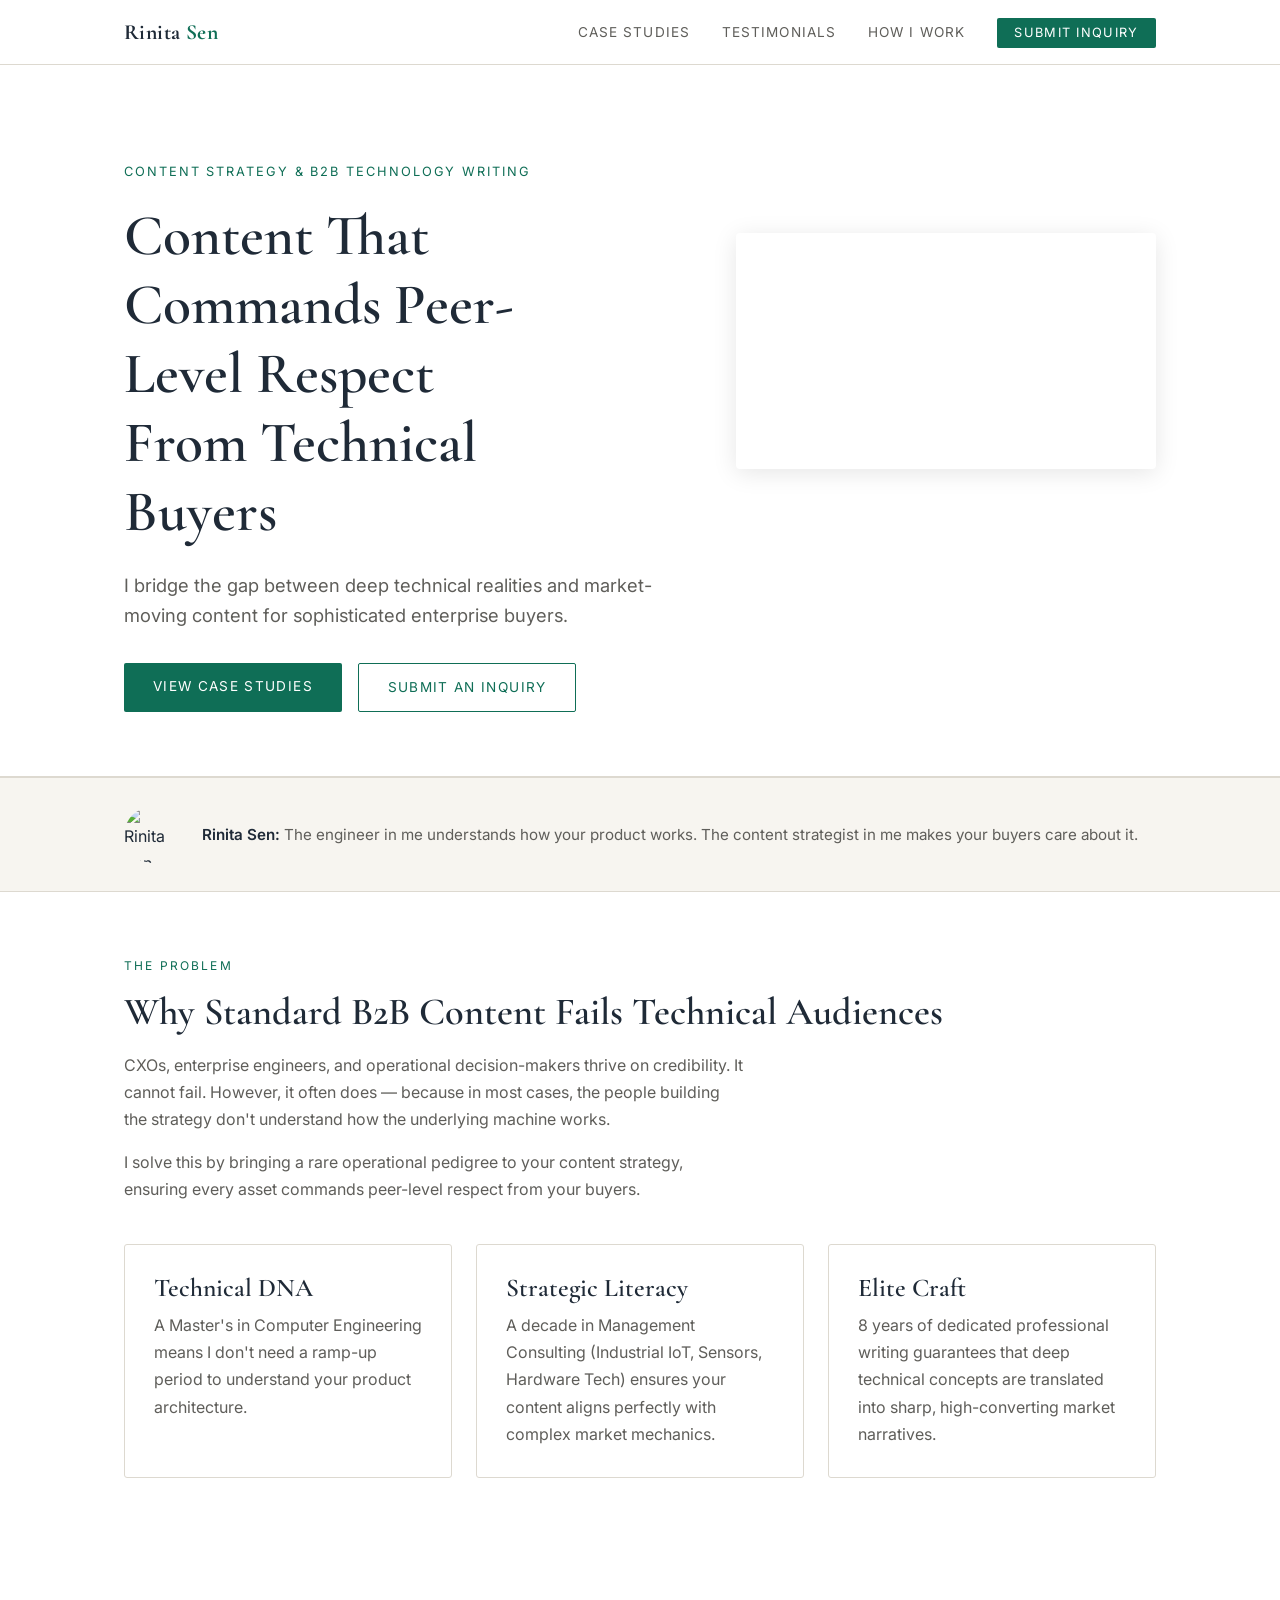
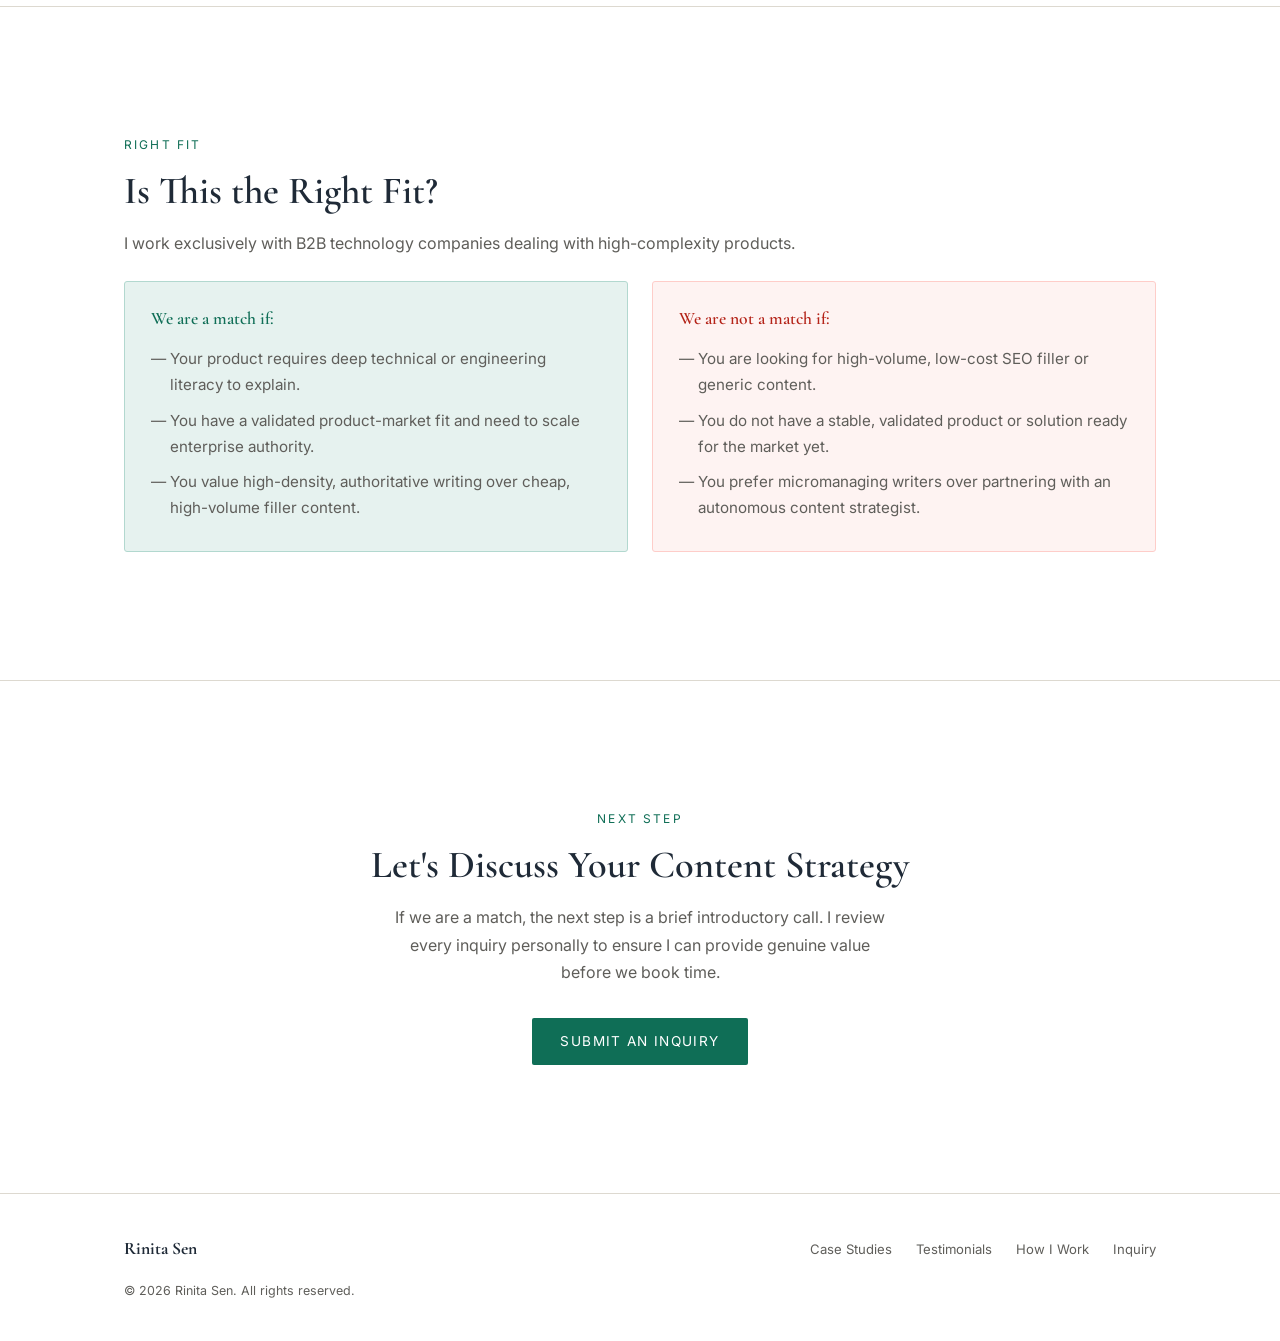
==== index.html @ b6198958 "Add files via upload" ====
<!DOCTYPE html>
<html lang="en">
<head>
  <meta charset="UTF-8" />
  <meta name="viewport" content="width=device-width, initial-scale=1.0" />
  <title>Rinita Sen — Content Strategist | B2B Technology</title>
  <meta name="description" content="Content strategy and high-quality writing for complex B2B technology companies. I bridge the gap between deep technical realities and market-moving content." />
  <link rel="preconnect" href="https://fonts.googleapis.com" />
  <link rel="preconnect" href="https://fonts.gstatic.com" crossorigin />
  <link href="https://fonts.googleapis.com/css2?family=Cormorant+Garamond:wght@400;600;700&family=Inter:wght@400;500;600&display=swap" rel="stylesheet" />
  <link rel="stylesheet" href="style.css" />
</head>
<body>

<nav>
  <div class="nav-inner">
    <a href="index.html" class="nav-logo">Rinita <span>Sen</span></a>
    <button class="nav-toggle" aria-label="Menu" onclick="document.querySelector('.nav-links').classList.toggle('open')">
      <span></span><span></span><span></span>
    </button>
    <ul class="nav-links">
      <li><a href="case-studies.html">Case Studies</a></li>
      <li><a href="testimonials.html">Testimonials</a></li>
      <li><a href="how-i-work.html">How I Work</a></li>
      <li><a href="inquiry.html" class="nav-cta">Submit Inquiry</a></li>
    </ul>
  </div>
</nav>

<main>
  <!-- HERO -->
  <section class="hero">
    <div class="wrap">
      <div class="hero-grid">
        <div class="hero-text">
          <p class="hero-eyebrow">Content Strategy &amp; B2B Technology Writing</p>
          <h1>Content That Commands Peer-Level Respect From Technical Buyers</h1>
          <div class="hero-sub">
            <p>I bridge the gap between deep technical realities and market-moving content for sophisticated enterprise buyers.</p>
          </div>
          <div class="hero-actions">
            <a href="case-studies.html" class="btn btn-primary">View Case Studies</a>
            <a href="inquiry.html" class="btn btn-outline">Submit an Inquiry</a>
          </div>
        </div>
        <div class="hero-photo">
          <div class="video-wrap">
            <iframe width="100%" height="100%" src="https://www.youtube.com/embed/grFDyhrxGQQ" title="Rinita Sen — B2B Content Strategist" frameborder="0" allow="accelerometer; autoplay; clipboard-write; encrypted-media; gyroscope; picture-in-picture" allowfullscreen></iframe>
          </div>
        </div>
      </div>
    </div>
  </section>

  <!-- ABOUT STRIP -->
  <section class="about-strip">
    <div class="wrap">
      <div class="about-inner">
        <img src="https://raw.githubusercontent.com/rinitasen/rinitasen.github.io/main/profile.JPG" alt="Rinita Sen" class="about-photo" />
        <p class="about-line"><strong>Rinita Sen:</strong> The engineer in me understands how your product works. The content strategist in me makes your buyers care about it.</p>
      </div>
    </div>
  </section>

  <!-- WHY STANDARD CONTENT FAILS -->
  <section>
    <div class="wrap">
      <span class="section-label">The Problem</span>
      <h2>Why Standard B2B Content Fails Technical Audiences</h2>
      <p style="max-width:62ch;">CXOs, enterprise engineers, and operational decision-makers thrive on credibility. It cannot fail. However, it often does — because in most cases, the people building the strategy don't understand how the underlying machine works.</p>
      <p style="max-width:62ch; margin-top:.5rem;">I solve this by bringing a rare operational pedigree to your content strategy, ensuring every asset commands peer-level respect from your buyers.</p>

      <div class="card-grid" style="margin-top:2.5rem;">
        <div class="card">
          <h3>Technical DNA</h3>
          <p>A Master's in Computer Engineering means I don't need a ramp-up period to understand your product architecture.</p>
        </div>
        <div class="card">
          <h3>Strategic Literacy</h3>
          <p>A decade in Management Consulting (Industrial IoT, Sensors, Hardware Tech) ensures your content aligns perfectly with complex market mechanics.</p>
        </div>
        <div class="card">
          <h3>Elite Craft</h3>
          <p>8 years of dedicated professional writing guarantees that deep technical concepts are translated into sharp, high-converting market narratives.</p>
        </div>
      </div>
    </div>
  </section>

  <hr class="rule" />

  <!-- RIGHT FIT -->
  <section>
    <div class="wrap">
      <span class="section-label">Right Fit</span>
      <h2>Is This the Right Fit?</h2>
      <p>I work exclusively with B2B technology companies dealing with high-complexity products.</p>

      <div class="match-grid">
        <div class="match-box match-yes">
          <h4>We are a match if:</h4>
          <ul>
            <li>Your product requires deep technical or engineering literacy to explain.</li>
            <li>You have a validated product-market fit and need to scale enterprise authority.</li>
            <li>You value high-density, authoritative writing over cheap, high-volume filler content.</li>
          </ul>
        </div>
        <div class="match-box match-no">
          <h4>We are not a match if:</h4>
          <ul>
            <li>You are looking for high-volume, low-cost SEO filler or generic content.</li>
            <li>You do not have a stable, validated product or solution ready for the market yet.</li>
            <li>You prefer micromanaging writers over partnering with an autonomous content strategist.</li>
          </ul>
        </div>
      </div>
    </div>
  </section>

  <hr class="rule" />

  <!-- CTA -->
  <section style="text-align:center; padding-bottom: 4rem;">
    <div class="wrap">
      <span class="section-label">Next Step</span>
      <h2>Let's Discuss Your Content Strategy</h2>
      <p style="max-width:50ch; margin: 0 auto 2rem;">If we are a match, the next step is a brief introductory call. I review every inquiry personally to ensure I can provide genuine value before we book time.</p>
      <a href="inquiry.html" class="btn btn-primary">Submit an Inquiry</a>
    </div>
  </section>
</main>

<footer>
  <div class="footer-inner">
    <span class="footer-name">Rinita Sen</span>
    <div class="footer-links">
      <a href="case-studies.html">Case Studies</a>
      <a href="testimonials.html">Testimonials</a>
      <a href="how-i-work.html">How I Work</a>
      <a href="inquiry.html">Inquiry</a>
    </div>
    <p class="footer-copy">© 2026 Rinita Sen. All rights reserved.</p>
  </div>
</footer>

</body>
</html>
---- style.css ----
/* ── TOKENS ─────────────────────────────────────────────── */
:root {
  --ink:      #1F2A37;
  --mid:      #5F5E5A;
  --rule:     #DDD9D0;
  --paper:    #F7F5F0;
  --white:    #FFFFFF;
  --teal:     #0F6E56;
  --teal-lt:  #E6F2EF;
  --accent:   #0F6E56;

  --display:  'Cormorant Garamond', Georgia, serif;
  --body:     'Inter', system-ui, sans-serif;

  --max:      1080px;
  --gap:      clamp(2rem, 5vw, 4rem);
}

/* ── RESET ──────────────────────────────────────────────── */
*, *::before, *::after { box-sizing: border-box; margin: 0; padding: 0; }
html { scroll-behavior: smooth; }
body {
  font-family: var(--body);
  font-size: 1rem;
  line-height: 1.7;
  color: var(--ink);
  background: var(--white);
  -webkit-font-smoothing: antialiased;
}
img { max-width: 100%; display: block; }
a { color: inherit; text-decoration: none; }

/* ── TYPOGRAPHY ─────────────────────────────────────────── */
h1, h2, h3, h4 {
  font-family: var(--display);
  font-weight: 600;
  line-height: 1.2;
  color: var(--ink);
}
h1 { font-size: clamp(2.4rem, 5vw, 3.6rem); }
h2 { font-size: clamp(1.8rem, 3vw, 2.4rem); margin-bottom: 1rem; }
h3 { font-size: clamp(1.3rem, 2vw, 1.7rem); margin-bottom: .6rem; }
h4 { font-size: 1.1rem; margin-bottom: .4rem; }
p  { color: var(--mid); margin-bottom: 1rem; }
p:last-child { margin-bottom: 0; }
strong { color: var(--ink); font-weight: 600; }

/* ── LAYOUT ─────────────────────────────────────────────── */
.wrap { max-width: var(--max); margin: 0 auto; padding: 0 1.5rem; }
section { padding: var(--gap) 0; }
.rule { border: none; border-top: 1px solid var(--rule); margin: var(--gap) 0; }

/* ── NAV ─────────────────────────────────────────────────── */
nav {
  position: sticky; top: 0; z-index: 100;
  background: var(--white);
  border-bottom: 1px solid var(--rule);
}
.nav-inner {
  max-width: var(--max); margin: 0 auto; padding: 0 1.5rem;
  display: flex; align-items: center; justify-content: space-between;
  height: 64px;
}
.nav-logo {
  font-family: var(--display);
  font-size: 1.35rem;
  font-weight: 700;
  color: var(--ink);
  letter-spacing: .02em;
}
.nav-logo span { color: var(--teal); }
.nav-links { display: flex; gap: 2rem; list-style: none; }
.nav-links a {
  font-size: .85rem;
  letter-spacing: .08em;
  text-transform: uppercase;
  color: var(--mid);
  transition: color .2s;
}
.nav-links a:hover,
.nav-links a.active { color: var(--teal); }
.nav-cta {
  background: var(--teal);
  color: var(--white) !important;
  padding: .45rem 1.1rem;
  border-radius: 2px;
  font-size: .8rem !important;
  letter-spacing: .1em !important;
}
.nav-cta:hover { background: #0a5240 !important; color: var(--white) !important; }

/* Mobile nav */
.nav-toggle { display: none; background: none; border: none; cursor: pointer; padding: .5rem; }
.nav-toggle span {
  display: block; width: 22px; height: 2px;
  background: var(--ink); margin: 5px 0; transition: .3s;
}

/* ── BUTTONS ─────────────────────────────────────────────── */
.btn {
  display: inline-block;
  padding: .75rem 1.8rem;
  font-family: var(--body);
  font-size: .85rem;
  letter-spacing: .1em;
  text-transform: uppercase;
  border-radius: 2px;
  transition: background .2s, color .2s;
  cursor: pointer;
  border: none;
}
.btn-primary { background: var(--teal); color: var(--white); }
.btn-primary:hover { background: #0a5240; }
.btn-outline {
  background: transparent;
  color: var(--teal);
  border: 1.5px solid var(--teal);
}
.btn-outline:hover { background: var(--teal); color: var(--white); }

/* ── ABOUT STRIP ─────────────────────────────────────────── */
.about-strip { padding: 1.8rem 0; background: var(--paper); border-top: 1px solid var(--rule); border-bottom: 1px solid var(--rule); }
.about-inner { display: flex; align-items: center; gap: 1.4rem; }
.about-photo { width: 56px; height: 56px; border-radius: 50%; object-fit: cover; object-position: top; flex-shrink: 0; }
.about-line { margin: 0; font-size: .95rem; color: var(--mid); }
.about-line strong { color: var(--ink); }
@media (max-width: 700px) { .about-inner { flex-direction: column; text-align: center; } }
.hero {
  padding: clamp(3rem, 8vw, 6rem) 0 clamp(2rem, 5vw, 4rem);
  border-bottom: 1px solid var(--rule);
}
.hero-eyebrow {
  font-size: .8rem;
  letter-spacing: .15em;
  text-transform: uppercase;
  color: var(--teal);
  margin-bottom: 1.2rem;
  font-family: var(--body);
}
.hero h1 { margin-bottom: 1.4rem; max-width: 16ch; }
.hero-sub {
  font-size: 1.15rem;
  color: var(--mid);
  max-width: 52ch;
  margin-bottom: 2rem;
  line-height: 1.65;
}
.hero-sub p { font-size: inherit; margin-bottom: 0; }
.hero-actions { display: flex; gap: 1rem; flex-wrap: wrap; }
.hero-grid { display: grid; grid-template-columns: 1fr 420px; gap: 3rem; align-items: start; }
.video-wrap { position: relative; width: 100%; padding-bottom: 56.25%; border-radius: 4px; overflow: hidden; box-shadow: 0 4px 24px rgba(0,0,0,0.10); margin-top: 4.5rem; }
.video-wrap iframe { position: absolute; top: 0; left: 0; width: 100%; height: 100%; }
@media (max-width: 800px) {
  .hero-grid { grid-template-columns: 1fr; }
  .video-wrap { margin-bottom: 1rem; }
}

/* ── SECTION LABELS ──────────────────────────────────────── */
.section-label {
  font-size: .75rem;
  letter-spacing: .18em;
  text-transform: uppercase;
  color: var(--teal);
  font-family: var(--body);
  margin-bottom: .8rem;
  display: block;
}

/* ── CARDS ───────────────────────────────────────────────── */
.card-grid {
  display: grid;
  grid-template-columns: repeat(auto-fit, minmax(280px, 1fr));
  gap: 1.5rem;
}
.card {
  border: 1px solid var(--rule);
  padding: 1.8rem;
  border-radius: 3px;
}
.card h3 { margin-bottom: .5rem; }

/* ── MATCH SECTION ───────────────────────────────────────── */
.match-grid {
  display: grid;
  grid-template-columns: 1fr 1fr;
  gap: 1.5rem;
  margin-top: 1.5rem;
}
.match-box { padding: 1.6rem; border-radius: 3px; }
.match-yes { background: var(--teal-lt); border: 1px solid #b2d8cf; }
.match-no  { background: #FEF3F2; border: 1px solid #fecdc9; }
.match-box h4 { margin-bottom: .8rem; }
.match-yes h4 { color: var(--teal); }
.match-no h4  { color: #b42318; }
.match-box ul { list-style: none; }
.match-box ul li { color: var(--mid); font-size: .95rem; padding: .3rem 0; padding-left: 1.2rem; position: relative; }
.match-box ul li::before { content: '—'; position: absolute; left: 0; color: var(--mid); }

/* ── CASE STUDY ──────────────────────────────────────────── */
.cs-section { margin-bottom: 3.5rem; }
.cs-section h2 {
  font-size: clamp(1.5rem, 3vw, 2rem);
  border-left: 3px solid var(--teal);
  padding-left: 1rem;
  margin-bottom: 1rem;
}
.cs-intro { font-size: 1.05rem; color: var(--mid); max-width: 65ch; margin-bottom: 2.5rem; }
.cs-item { margin-bottom: 2.5rem; padding-bottom: 2.5rem; border-bottom: 1px solid var(--rule); }
.cs-item:last-child { border-bottom: none; }
.cs-item h3 {
  font-size: 1.3rem;
  margin-bottom: 1.2rem;
  color: var(--ink);
}
.cs-block { margin-bottom: 1rem; }
.cs-block h4 {
  font-family: var(--body);
  font-size: .75rem;
  letter-spacing: .14em;
  text-transform: uppercase;
  color: var(--teal);
  margin-bottom: .4rem;
}
.cs-block p { color: var(--mid); }
.cs-block ul { list-style: none; padding: 0; }
.cs-block ul li { color: var(--mid); padding: .25rem 0 .25rem 1.2rem; position: relative; }
.cs-block ul li::before { content: '→'; position: absolute; left: 0; color: var(--teal); }
.takeaway {
  background: var(--paper);
  border-left: 3px solid var(--teal);
  padding: 1.2rem 1.4rem;
  margin-top: 1rem;
  border-radius: 0 3px 3px 0;
}
.takeaway h4 {
  font-family: var(--body);
  font-size: .72rem;
  letter-spacing: .14em;
  text-transform: uppercase;
  color: var(--teal);
  margin-bottom: .4rem;
}
.takeaway p { color: var(--mid); font-size: .95rem; margin: 0; }

/* ── TESTIMONIALS ────────────────────────────────────────── */
.testimonials-grid { display: grid; gap: 1.5rem; }
.testimonial {
  border: 1px solid var(--rule);
  padding: 1.8rem 2rem;
  border-radius: 3px;
  position: relative;
}
.testimonial::before {
  content: '\201C';
  font-family: var(--display);
  font-size: 4rem;
  color: var(--teal-lt);
  position: absolute;
  top: .5rem; left: 1.2rem;
  line-height: 1;
}
.testimonial blockquote {
  color: var(--mid);
  font-size: 1rem;
  line-height: 1.7;
  padding-top: 1.5rem;
  margin-bottom: .8rem;
  font-style: italic;
}
.testimonial cite {
  font-style: normal;
  font-size: .82rem;
  letter-spacing: .08em;
  text-transform: uppercase;
  color: var(--teal);
}

/* ── HOW I WORK ──────────────────────────────────────────── */
.process-steps { counter-reset: steps; margin: 2rem 0; }
.step {
  display: grid;
  grid-template-columns: 3rem 1fr;
  gap: 1rem;
  padding: 1.5rem 0;
  border-bottom: 1px solid var(--rule);
  align-items: start;
}
.step:last-child { border-bottom: none; }
.step-num {
  font-family: var(--display);
  font-size: 1.8rem;
  color: var(--teal);
  font-weight: 700;
  line-height: 1;
  padding-top: .1rem;
}
.step h3 { margin-bottom: .3rem; }
.step p { margin: 0; }

/* ── INQUIRY FORM ────────────────────────────────────────── */
.form-wrap { max-width: 640px; }
.form-group { margin-bottom: 1.4rem; }
.form-group label {
  display: block;
  font-size: .8rem;
  letter-spacing: .1em;
  text-transform: uppercase;
  color: var(--ink);
  margin-bottom: .4rem;
}
.form-group input,
.form-group textarea {
  width: 100%;
  padding: .75rem 1rem;
  border: 1px solid var(--rule);
  border-radius: 2px;
  font-family: var(--body);
  font-size: 1rem;
  color: var(--ink);
  background: var(--white);
  transition: border-color .2s;
  outline: none;
}
.form-group input:focus,
.form-group textarea:focus { border-color: var(--teal); }
.form-group textarea { resize: vertical; min-height: 140px; }
.form-note { font-size: .85rem; color: var(--mid); margin-top: 1rem; }

/* ── FOOTER ──────────────────────────────────────────────── */
footer {
  border-top: 1px solid var(--rule);
  padding: 2.5rem 0;
  margin-top: var(--gap);
}
.footer-inner {
  max-width: var(--max); margin: 0 auto; padding: 0 1.5rem;
  display: flex; justify-content: space-between; align-items: center;
  flex-wrap: wrap; gap: 1rem;
}
.footer-name {
  font-family: var(--display);
  font-size: 1.1rem;
  font-weight: 700;
  color: var(--ink);
}
.footer-links { display: flex; gap: 1.5rem; }
.footer-links a { font-size: .82rem; color: var(--mid); }
.footer-links a:hover { color: var(--teal); }
.footer-copy { font-size: .78rem; color: var(--mid); width: 100%; }

/* ── RESPONSIVE ──────────────────────────────────────────── */
@media (max-width: 700px) {
  .nav-links { display: none; flex-direction: column; position: absolute; top: 64px; left: 0; right: 0; background: var(--white); border-bottom: 1px solid var(--rule); padding: 1rem 1.5rem 1.5rem; gap: 1rem; }
  .nav-links.open { display: flex; }
  .nav-toggle { display: block; }
  .match-grid { grid-template-columns: 1fr; }
  .footer-inner { flex-direction: column; align-items: flex-start; }
  .step { grid-template-columns: 2.5rem 1fr; }
}
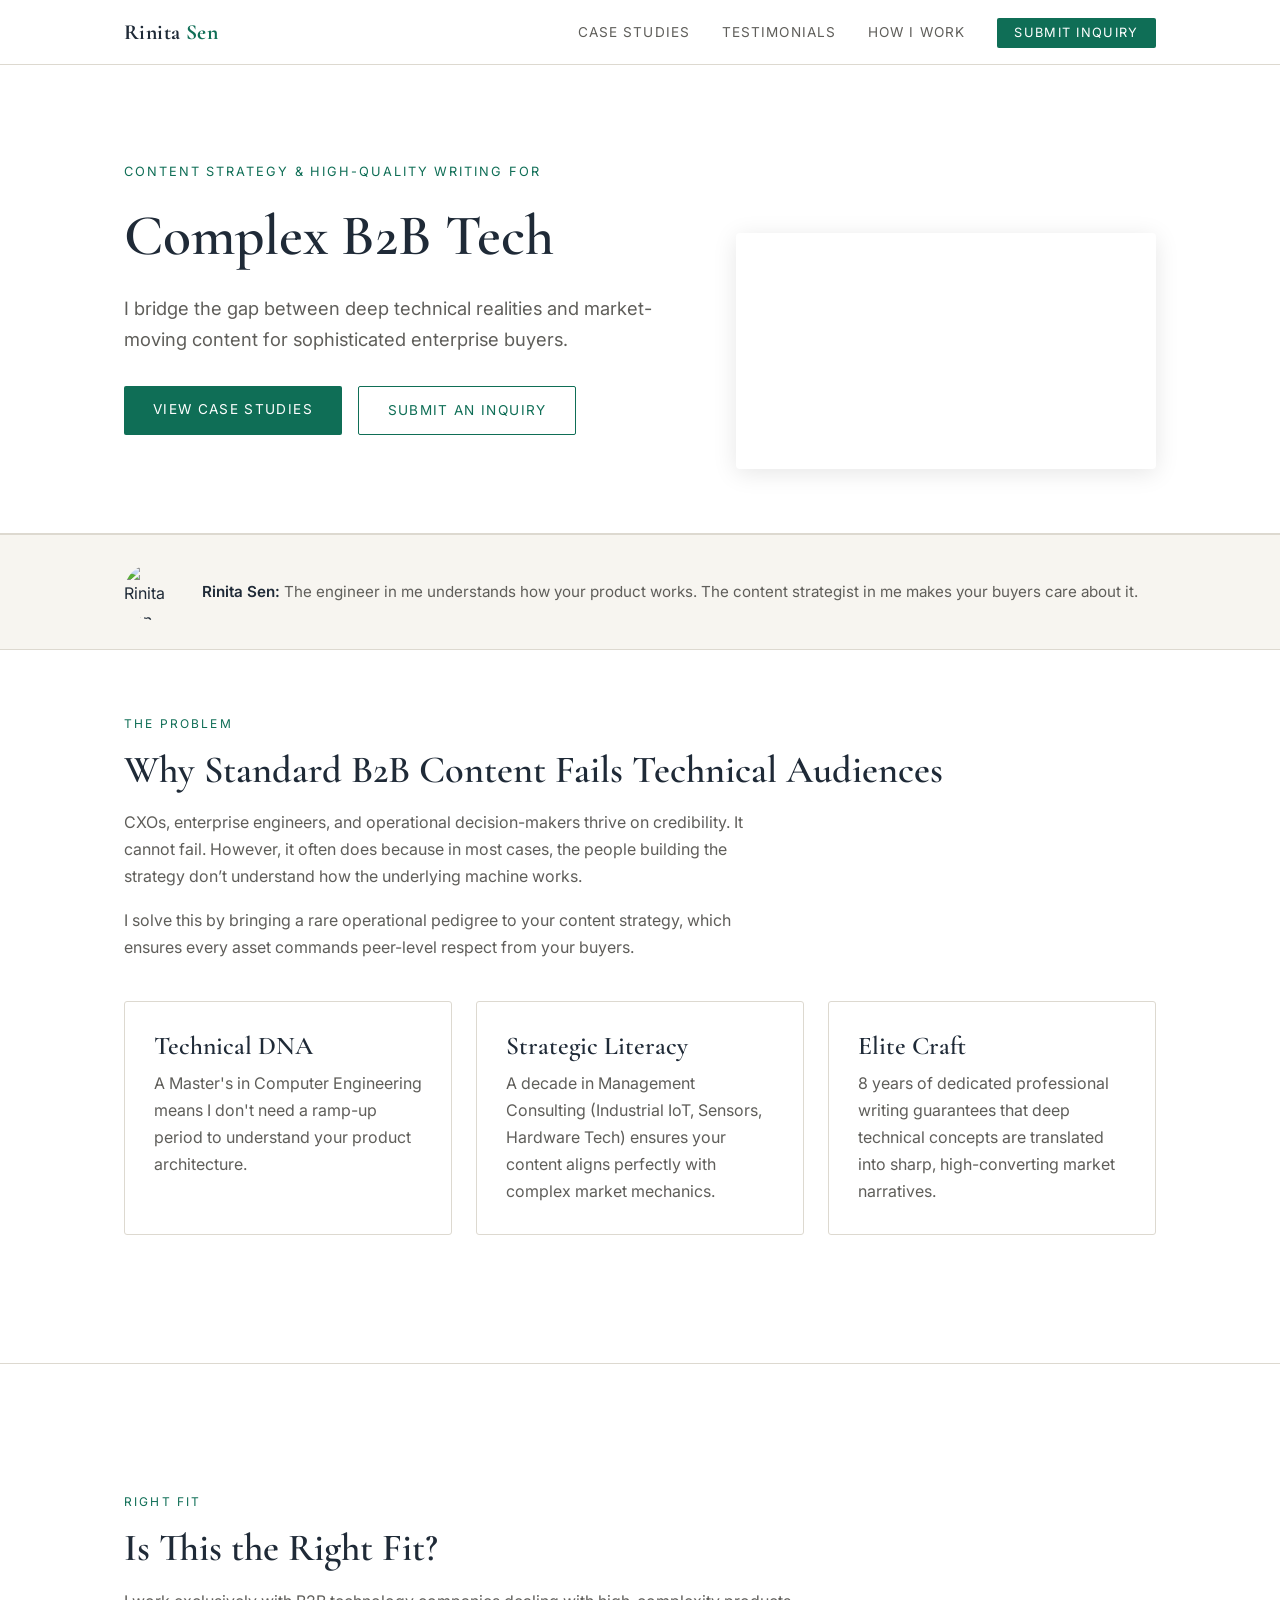
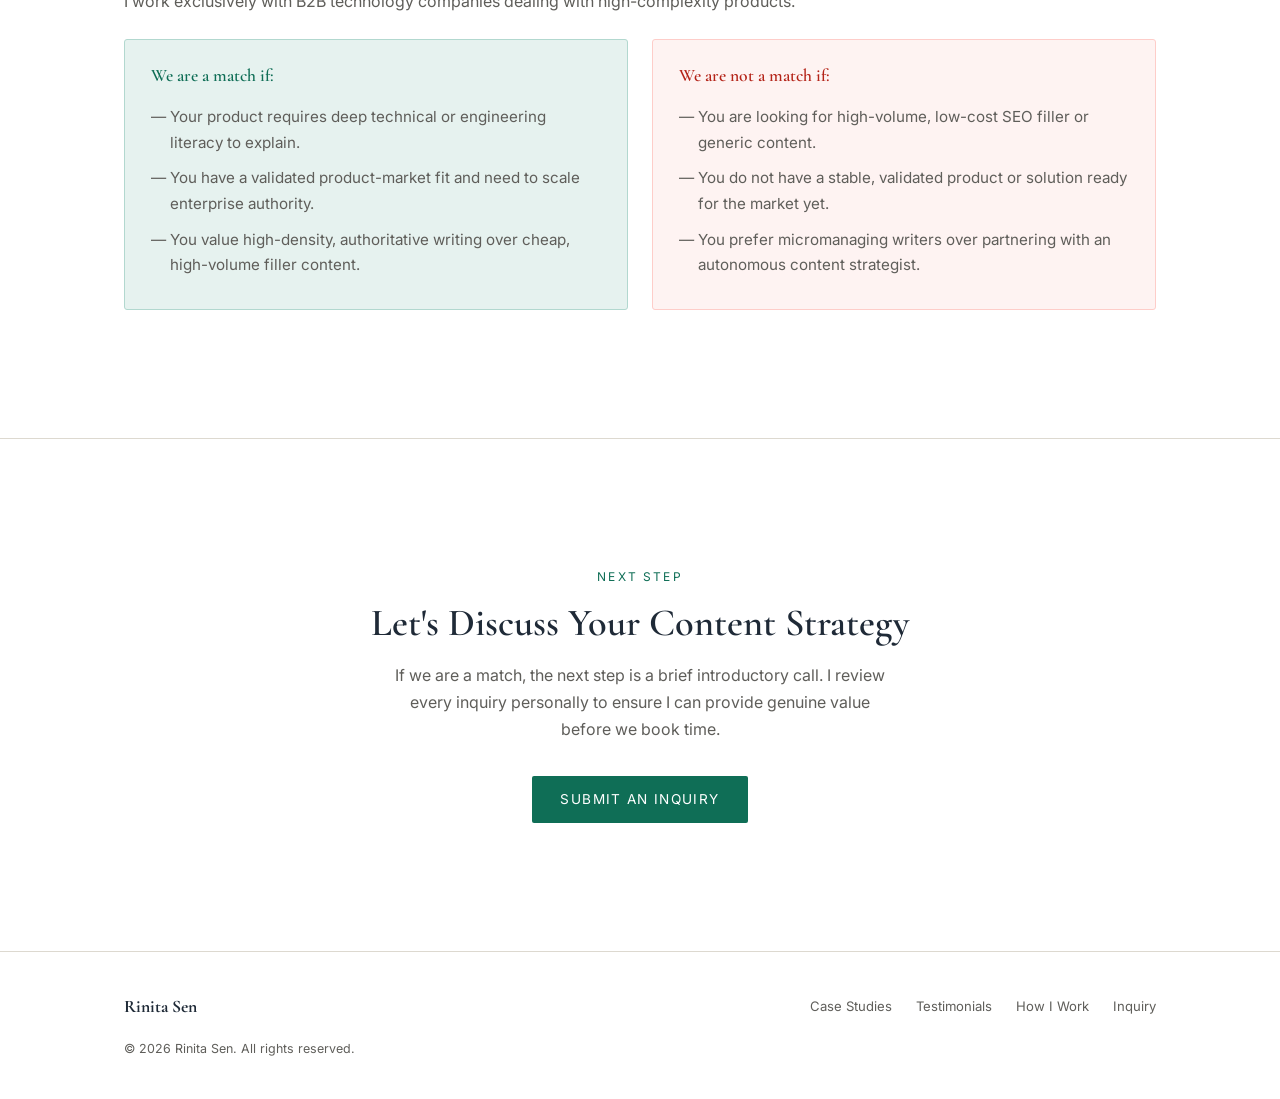
==== commit 9f89a243: "Add files via upload" ====
--- a/index.html
+++ b/index.html
@@ -33,8 +33,8 @@
     <div class="wrap">
       <div class="hero-grid">
         <div class="hero-text">
-          <p class="hero-eyebrow">Content Strategy &amp; B2B Technology Writing</p>
-          <h1>Content That Commands Peer-Level Respect From Technical Buyers</h1>
+          <p class="hero-eyebrow">Content Strategy &amp; High-Quality Writing for</p>
+          <h1>Complex B2B Tech</h1>
           <div class="hero-sub">
             <p>I bridge the gap between deep technical realities and market-moving content for sophisticated enterprise buyers.</p>
           </div>
@@ -67,8 +67,8 @@
     <div class="wrap">
       <span class="section-label">The Problem</span>
       <h2>Why Standard B2B Content Fails Technical Audiences</h2>
-      <p style="max-width:62ch;">CXOs, enterprise engineers, and operational decision-makers thrive on credibility. It cannot fail. However, it often does — because in most cases, the people building the strategy don't understand how the underlying machine works.</p>
-      <p style="max-width:62ch; margin-top:.5rem;">I solve this by bringing a rare operational pedigree to your content strategy, ensuring every asset commands peer-level respect from your buyers.</p>
+      <p style="max-width:62ch;">CXOs, enterprise engineers, and operational decision-makers thrive on credibility. It cannot fail. However, it often does because in most cases, the people building the strategy don’t understand how the underlying machine works.</p>
+      <p style="max-width:62ch; margin-top:.5rem;">I solve this by bringing a rare operational pedigree to your content strategy, which ensures every asset commands peer-level respect from your buyers.</p>
 
       <div class="card-grid" style="margin-top:2.5rem;">
         <div class="card">
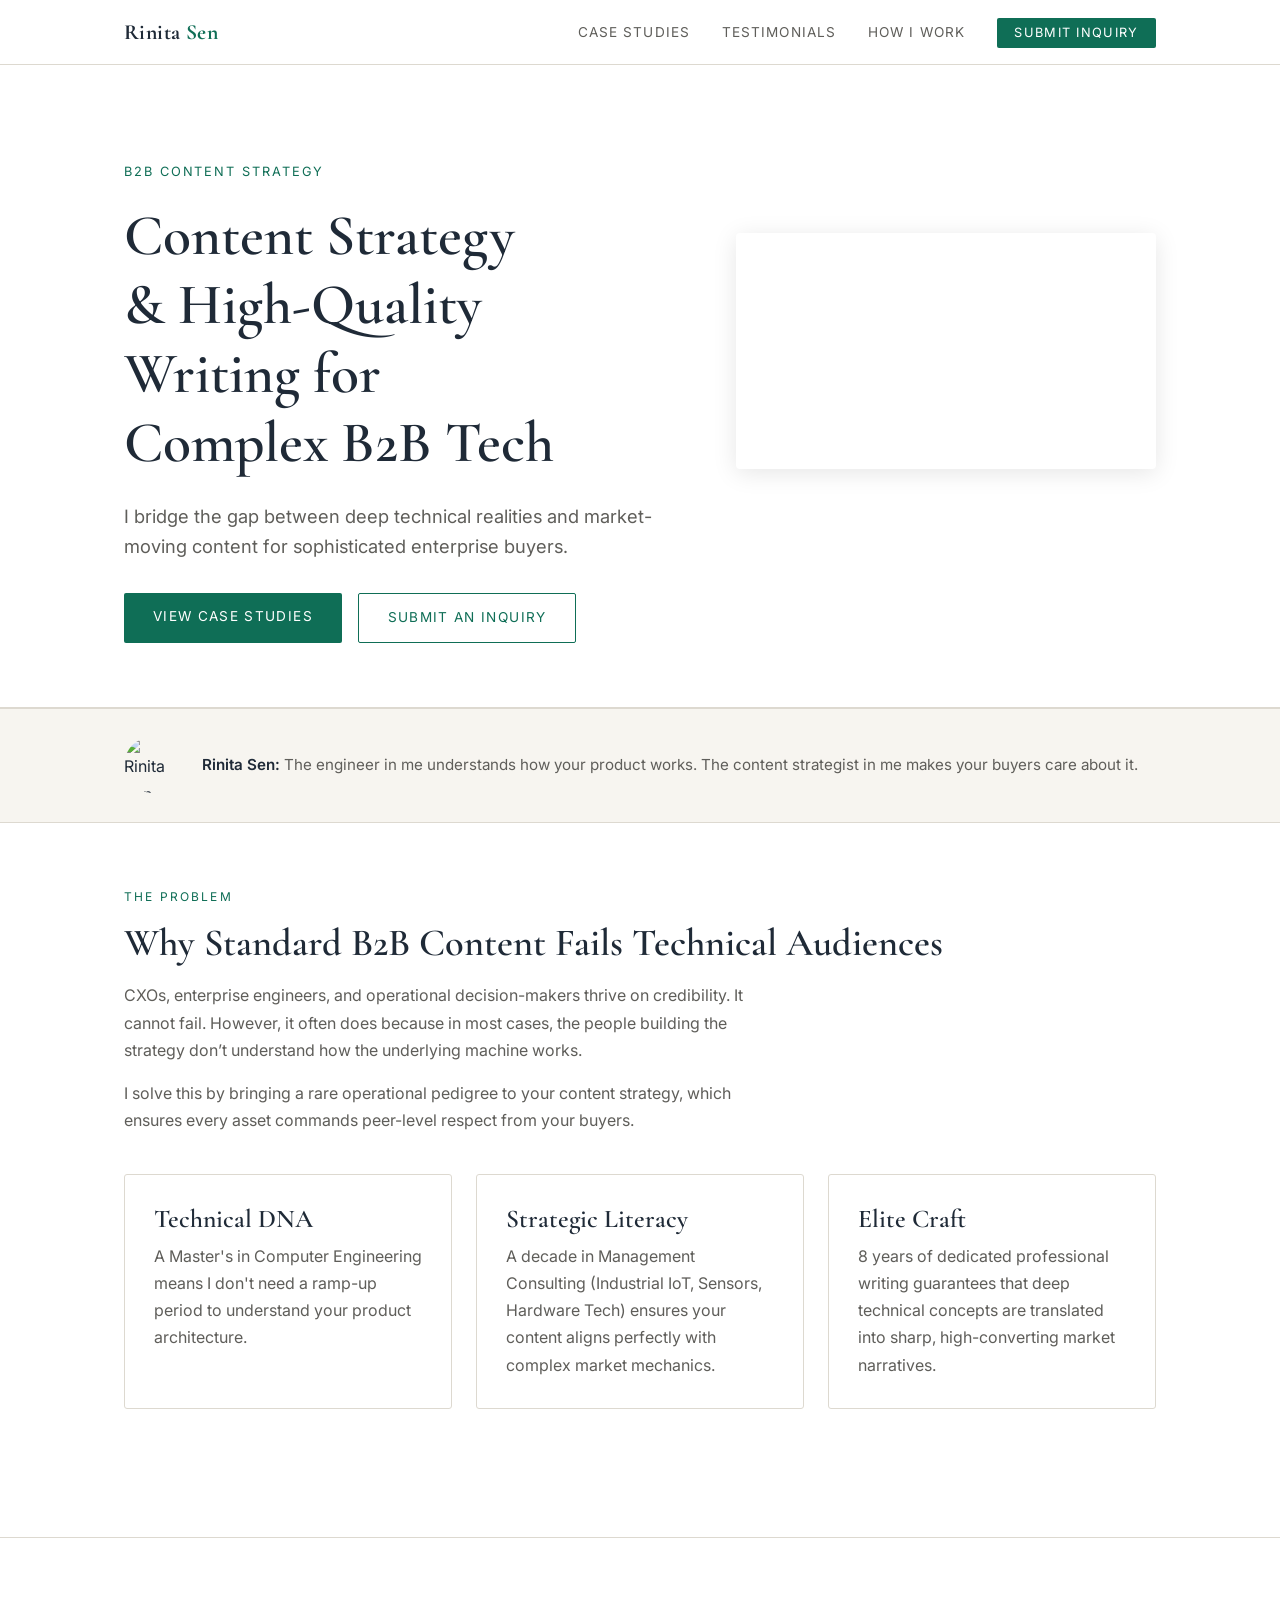
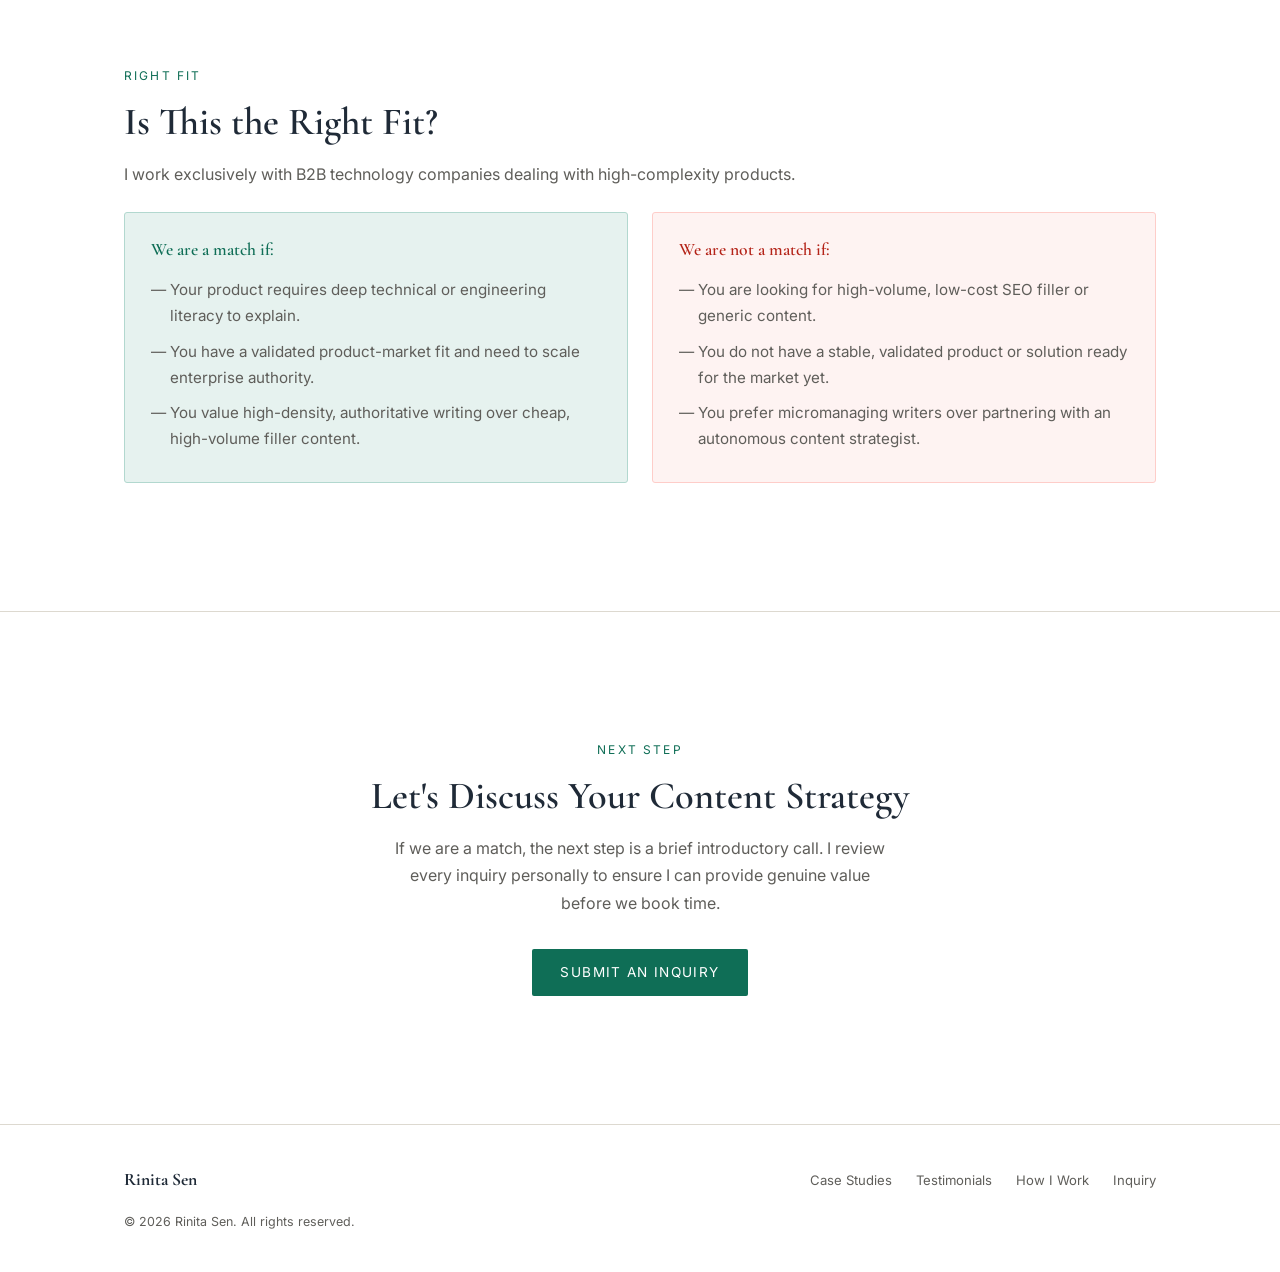
==== commit 08fe60c9: "Add files via upload" ====
--- a/index.html
+++ b/index.html
@@ -33,8 +33,8 @@
     <div class="wrap">
       <div class="hero-grid">
         <div class="hero-text">
-          <p class="hero-eyebrow">Content Strategy &amp; High-Quality Writing for</p>
-          <h1>Complex B2B Tech</h1>
+          <p class="hero-eyebrow">B2B Content Strategy</p>
+          <h1>Content Strategy & High-Quality Writing for Complex B2B Tech</h1>
           <div class="hero-sub">
             <p>I bridge the gap between deep technical realities and market-moving content for sophisticated enterprise buyers.</p>
           </div>
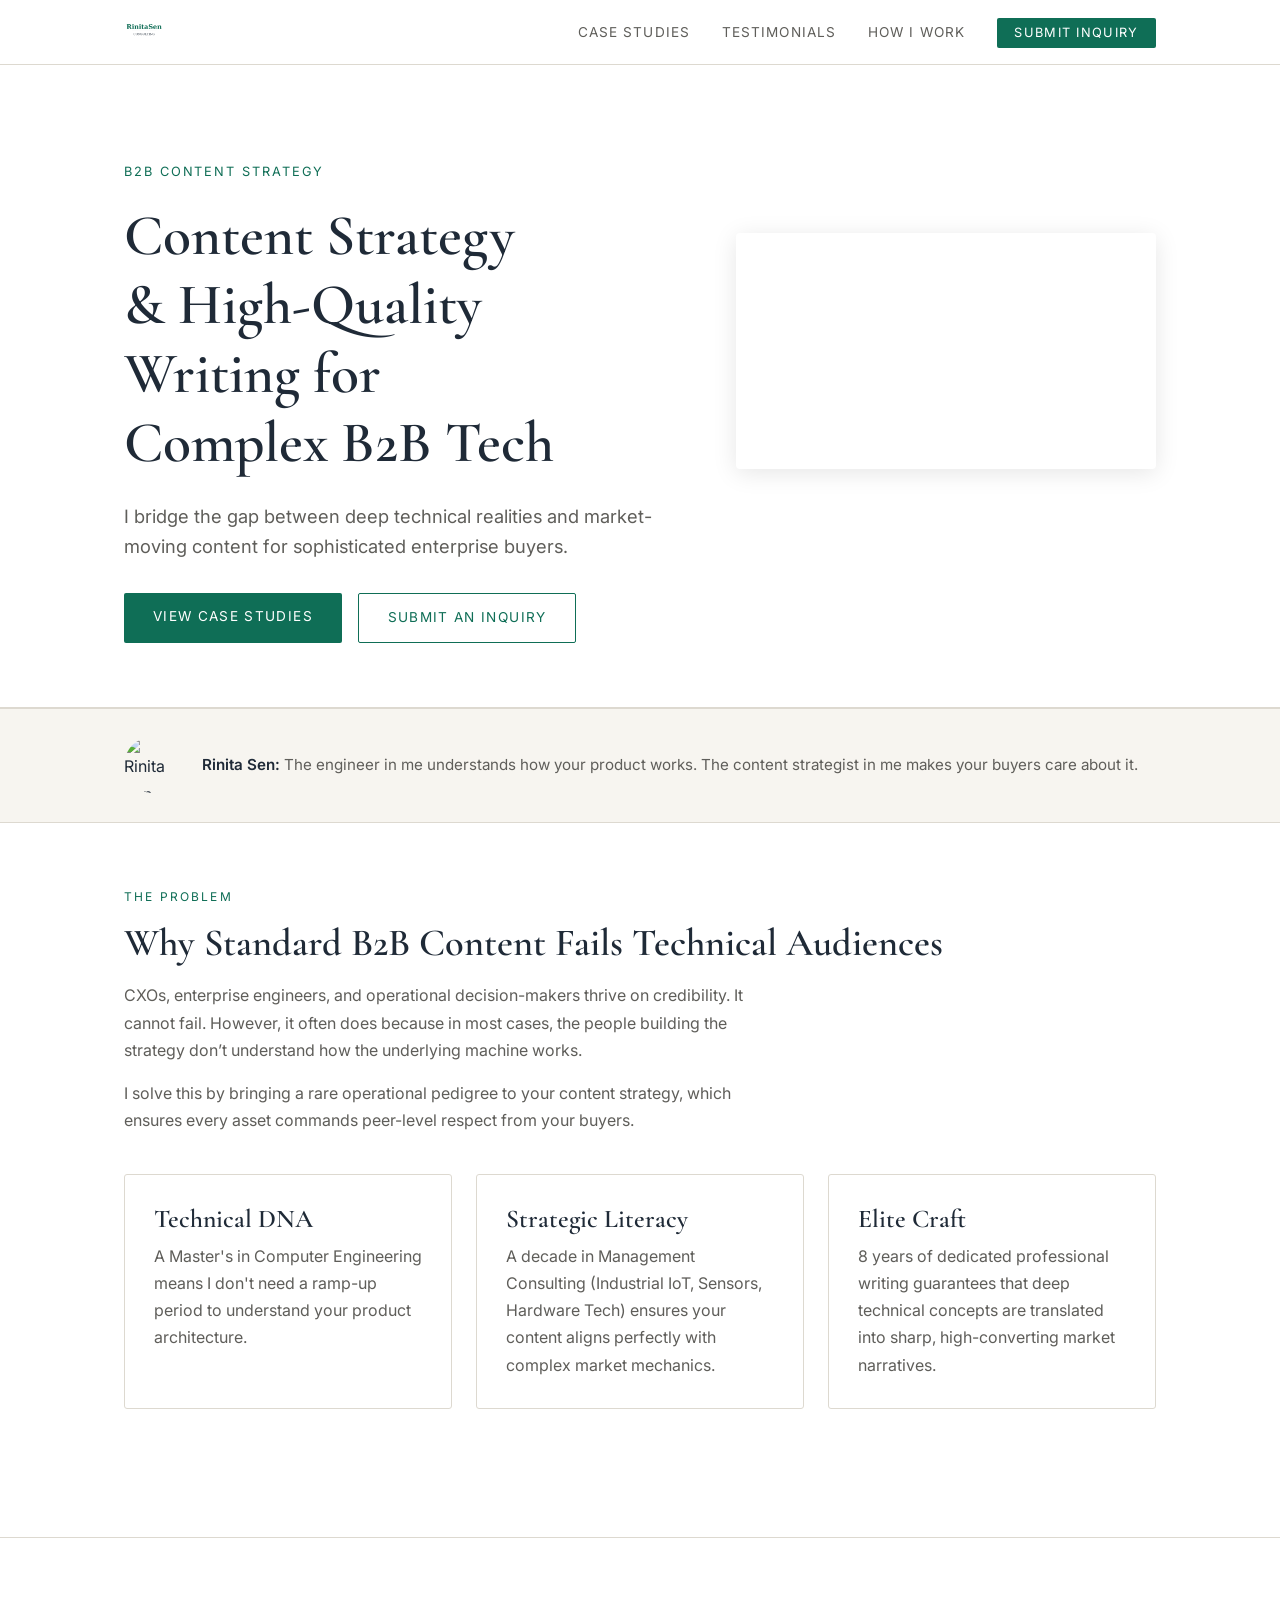
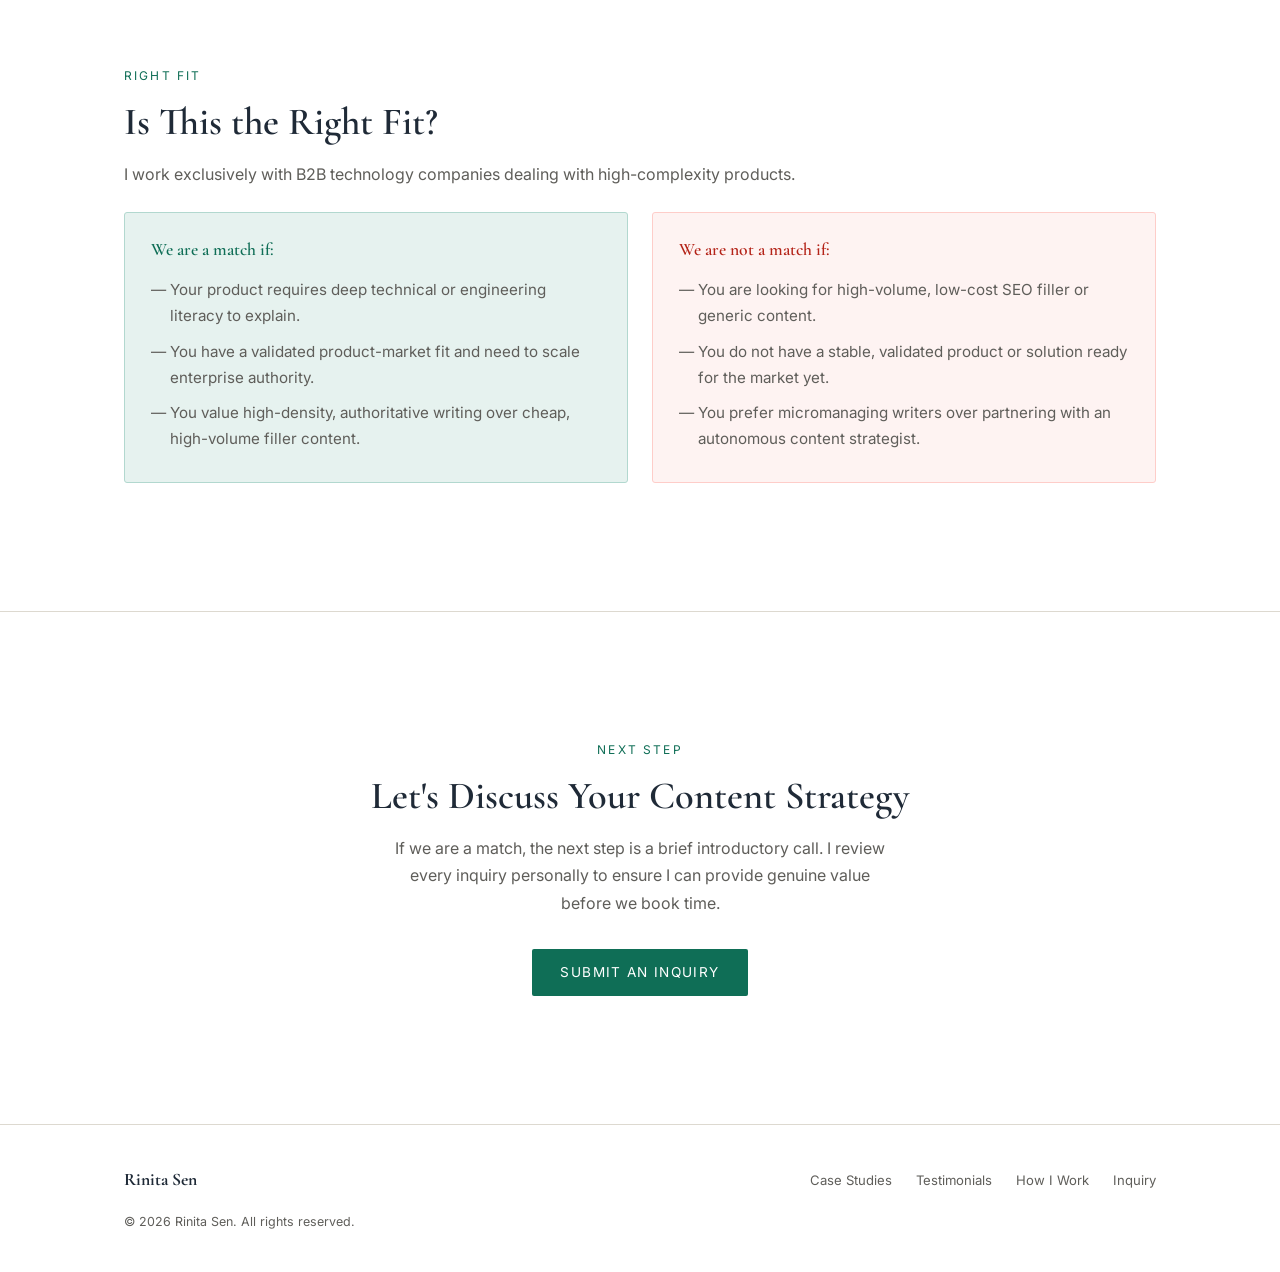
==== commit 6d4317c0: "Add files via upload" ====
--- a/index.html
+++ b/index.html
@@ -9,12 +9,13 @@
   <link rel="preconnect" href="https://fonts.gstatic.com" crossorigin />
   <link href="https://fonts.googleapis.com/css2?family=Cormorant+Garamond:wght@400;600;700&family=Inter:wght@400;500;600&display=swap" rel="stylesheet" />
   <link rel="stylesheet" href="style.css" />
+  <link rel="icon" type="image/x-icon" href="favicon.ico">
 </head>
 <body>
 
 <nav>
   <div class="nav-inner">
-    <a href="index.html" class="nav-logo">Rinita <span>Sen</span></a>
+    <a href="index.html" class="nav-logo"><img src="rs_logo.png" alt="RinitaSen Consulting" style="height:40px;" /></a>
     <button class="nav-toggle" aria-label="Menu" onclick="document.querySelector('.nav-links').classList.toggle('open')">
       <span></span><span></span><span></span>
     </button>
--- a/style.css
+++ b/style.css
@@ -240,7 +240,7 @@
   color: var(--teal);
   margin-bottom: .4rem;
 }
-.takeaway p { color: var(--mid); font-size: .95rem; margin: 0; }
+.takeaway p { color: var(--mid); font-size: .95rem; margin-bottom: 0.8rem; }
 
 /* ── TESTIMONIALS ────────────────────────────────────────── */
 .testimonials-grid { display: grid; gap: 1.5rem; }
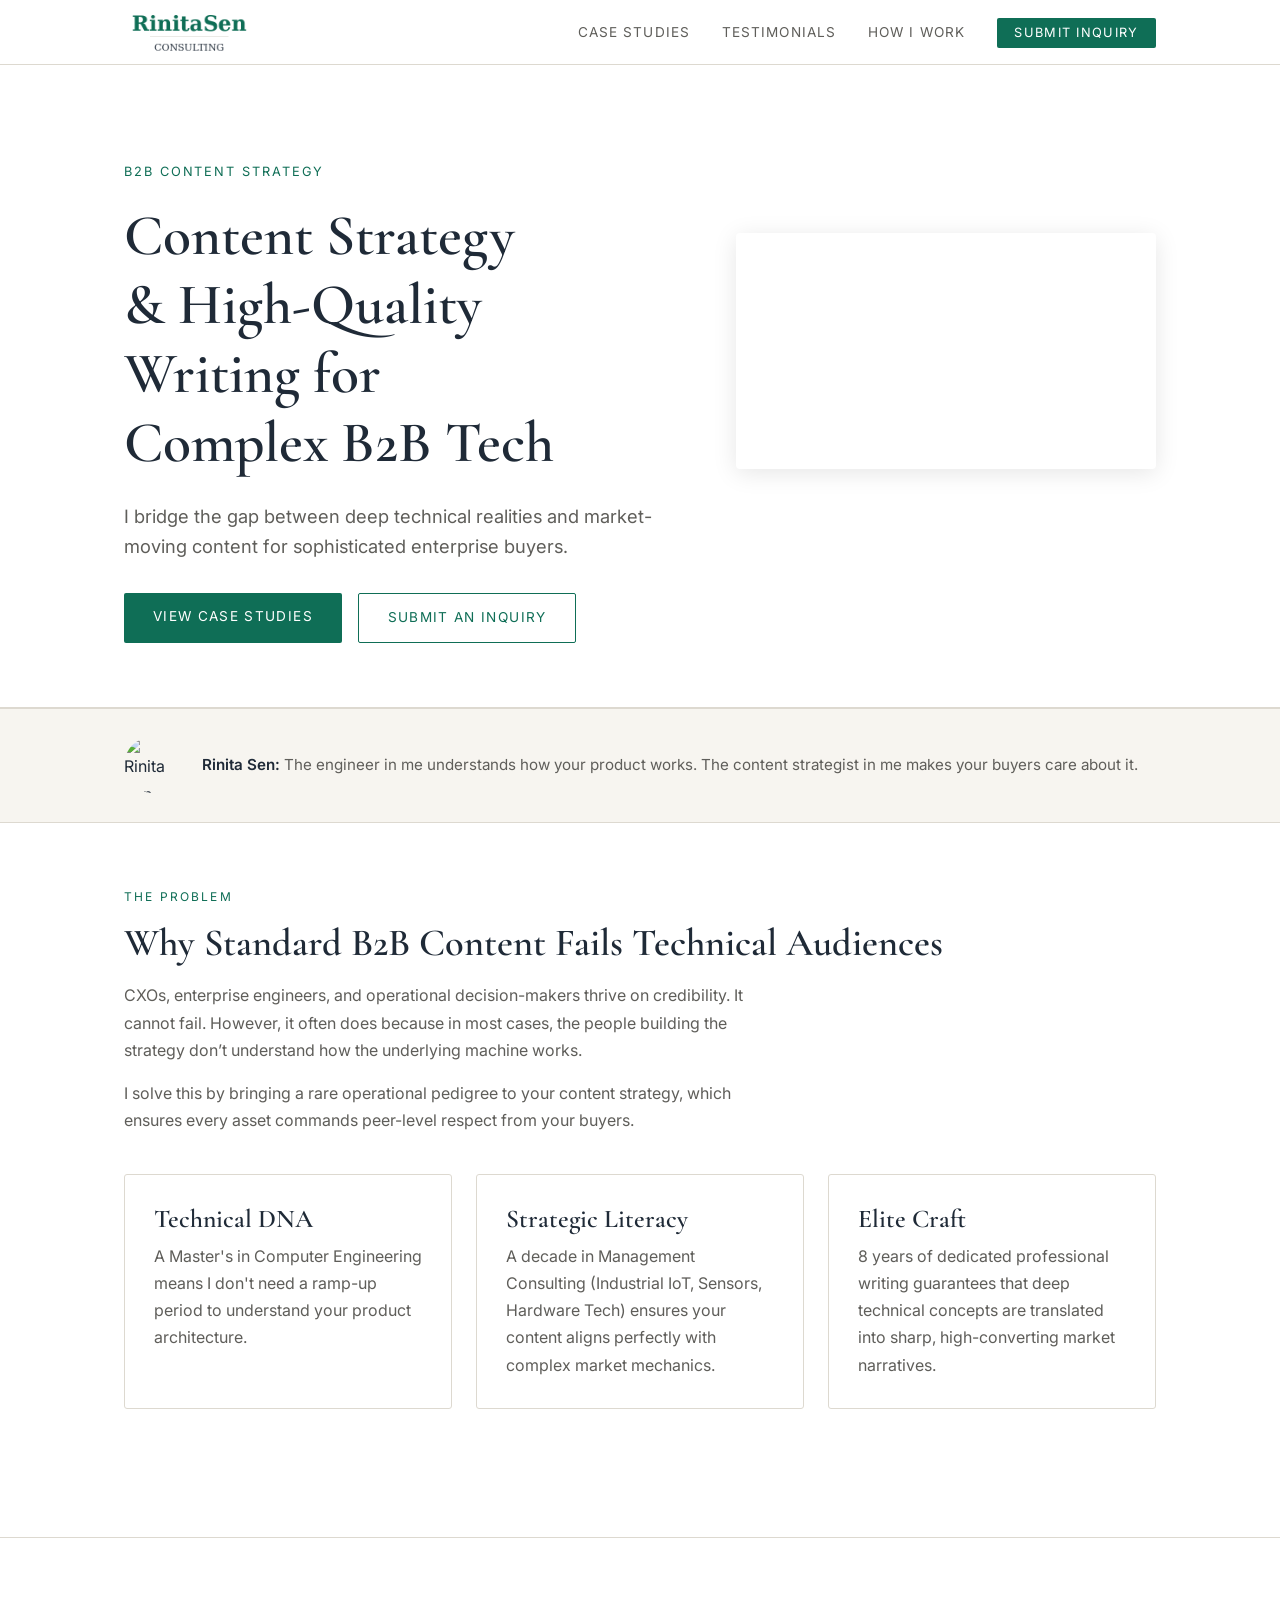
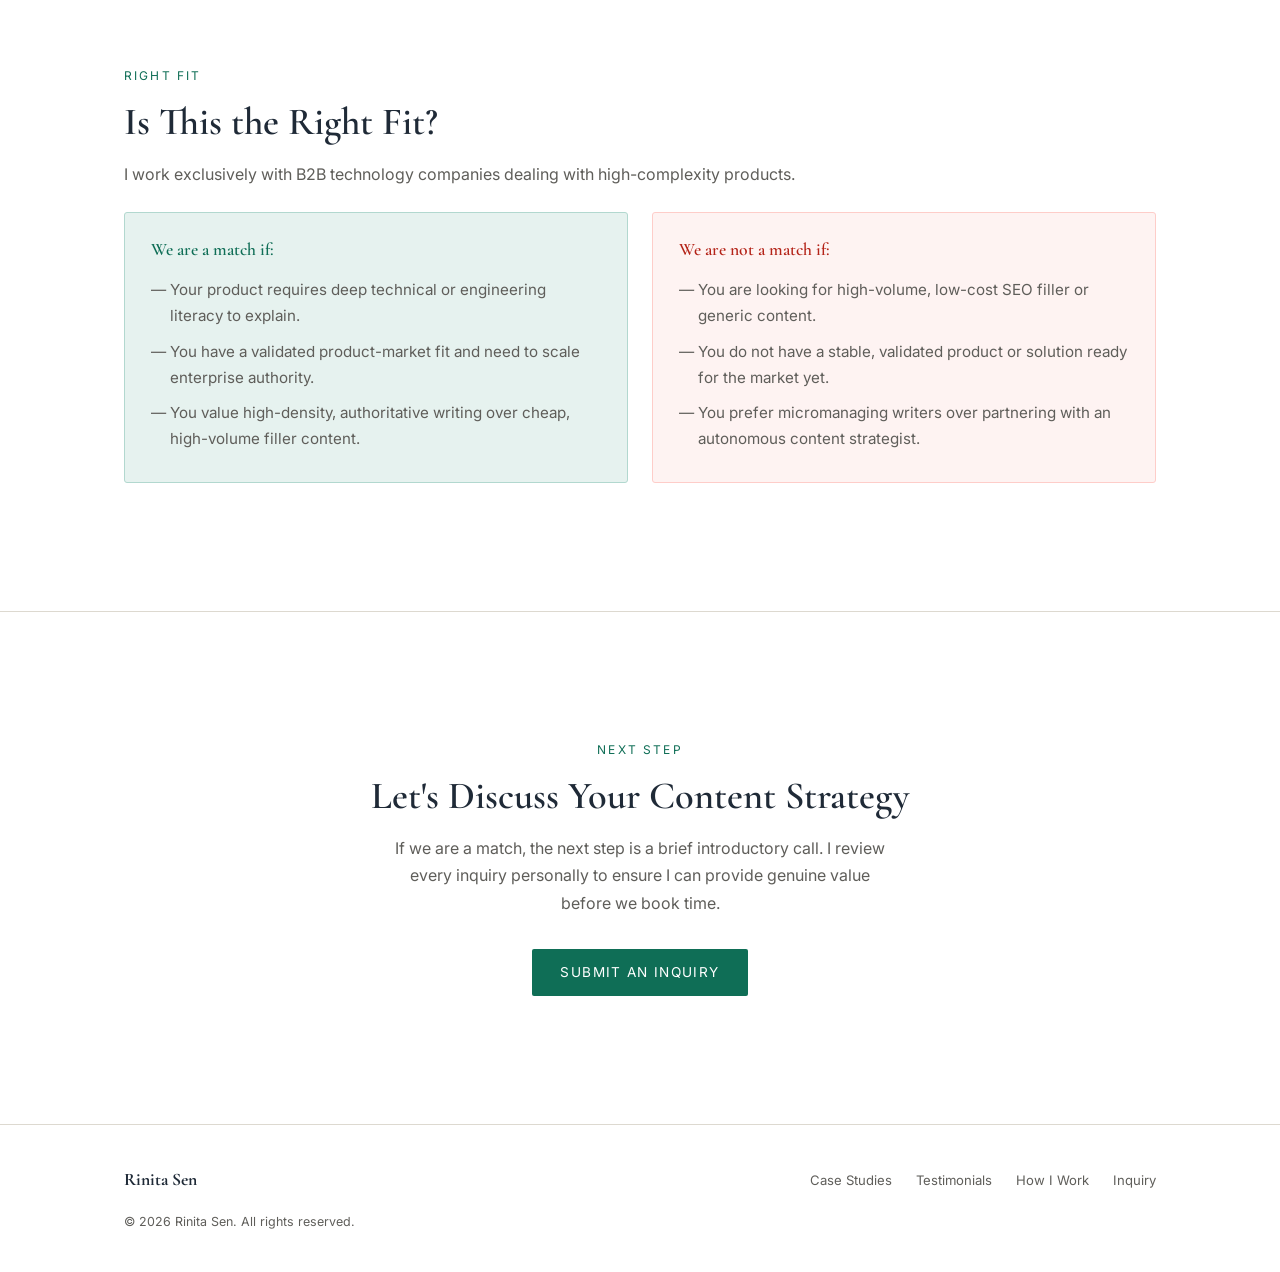
==== commit 7cfb28f9: "Add files via upload" ====
--- a/index.html
+++ b/index.html
@@ -15,7 +15,7 @@
 
 <nav>
   <div class="nav-inner">
-    <a href="index.html" class="nav-logo"><img src="rs_logo.png" alt="RinitaSen Consulting" style="height:40px;" /></a>
+    <a href="index.html" class="nav-logo"><img src="rs_logo.png" alt="RinitaSen Consulting" style="height:60px;" /></a>
     <button class="nav-toggle" aria-label="Menu" onclick="document.querySelector('.nav-links').classList.toggle('open')">
       <span></span><span></span><span></span>
     </button>
